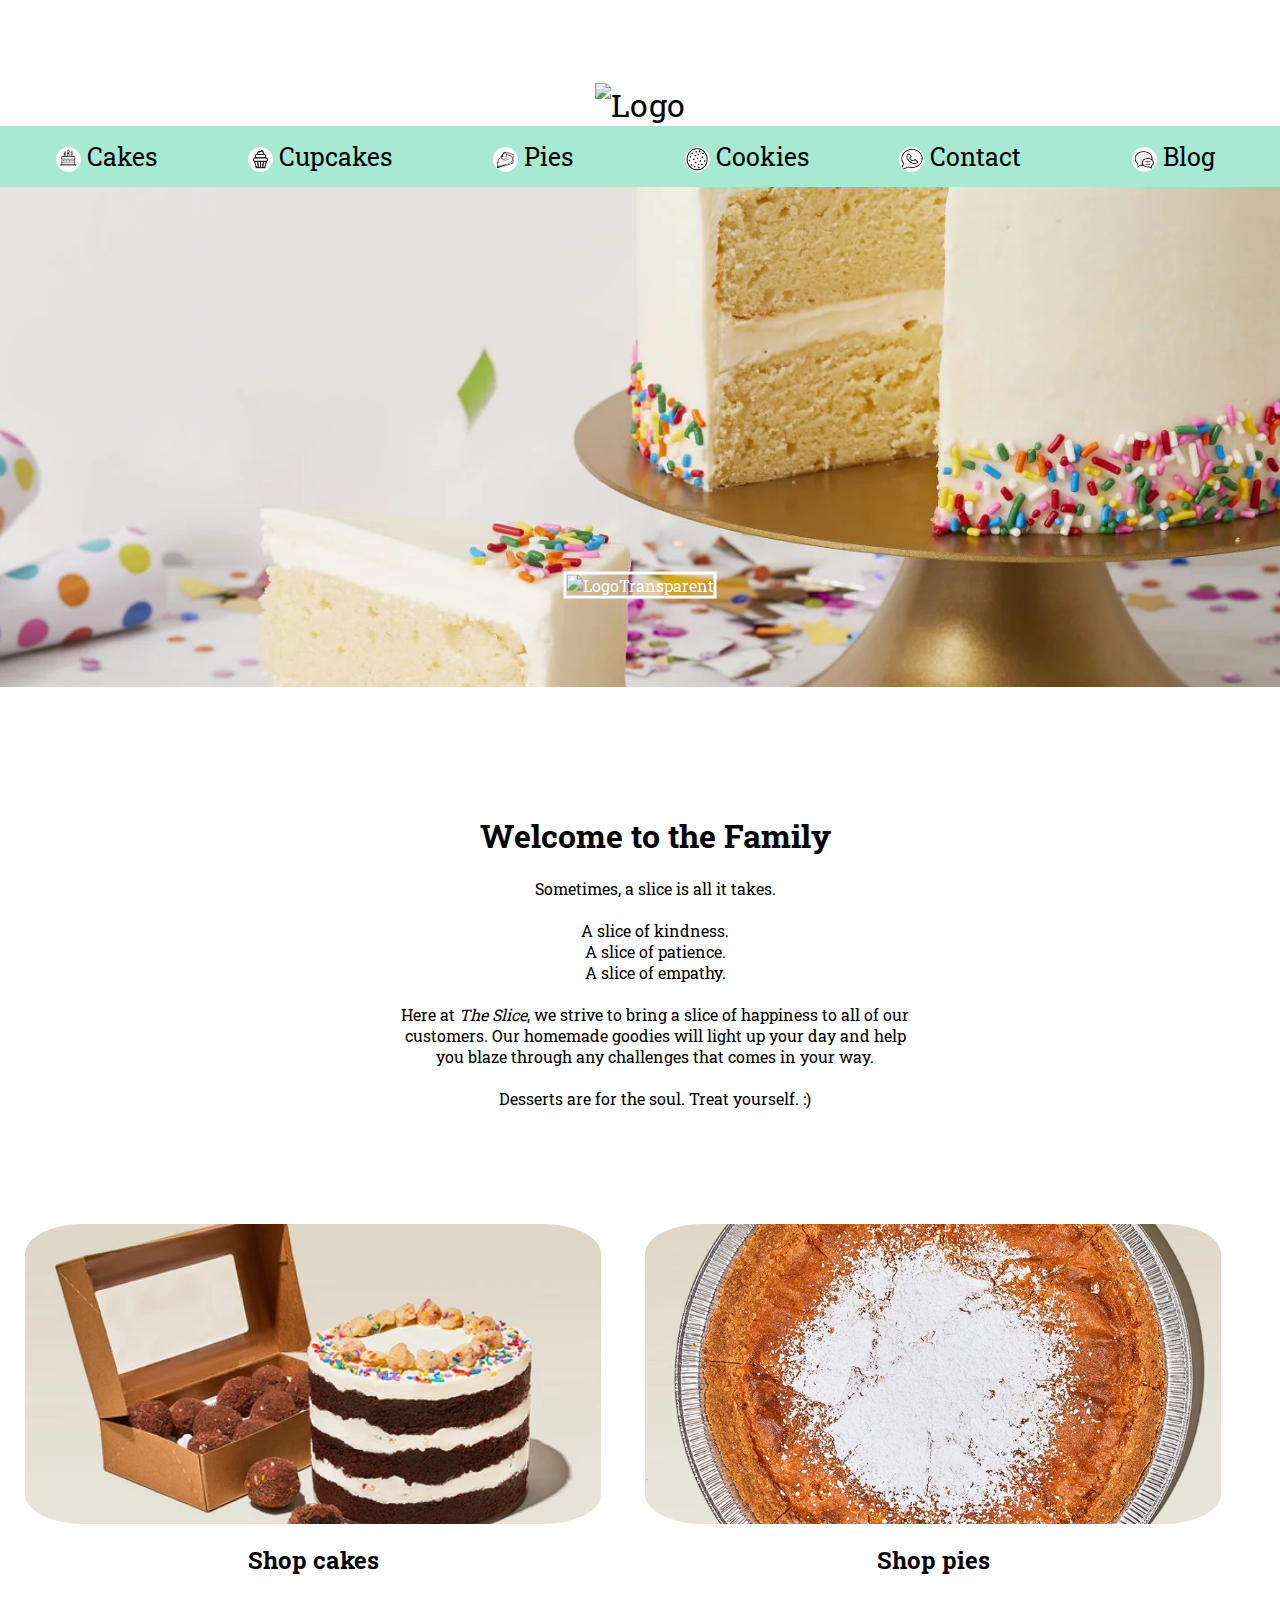
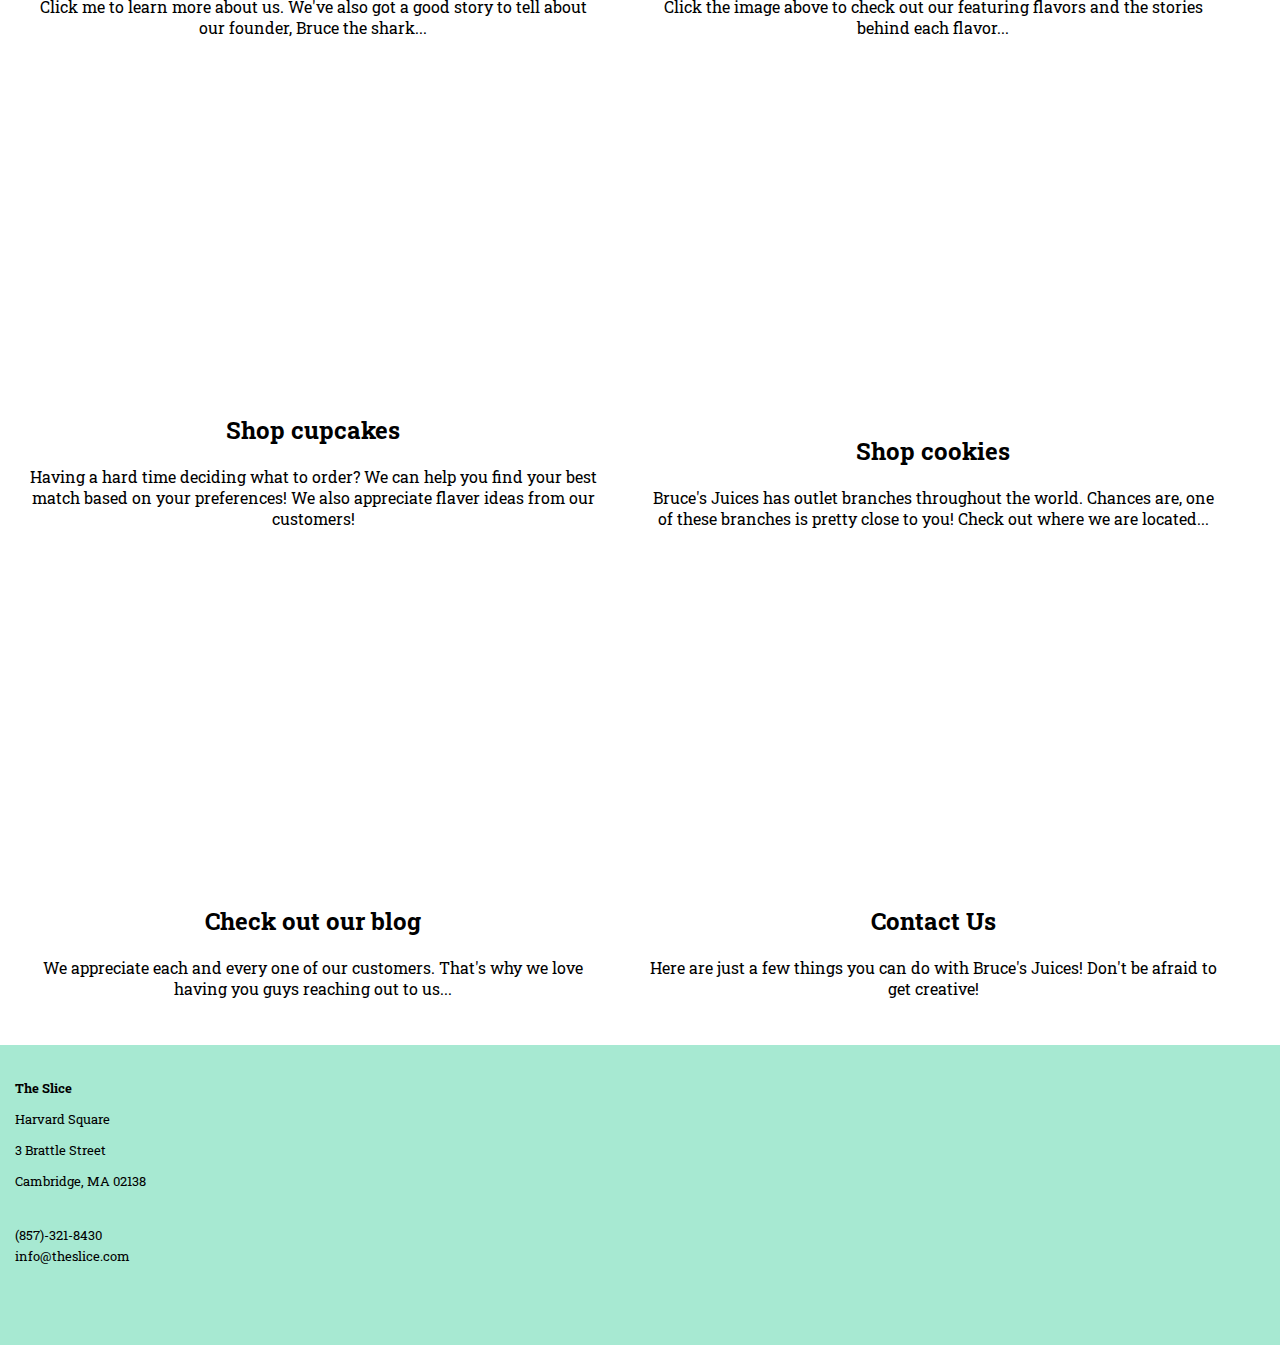
==== index.html @ 52d3472e "changed everything" ====
<!DOCTYPE html>
<html>
<head>
    <meta charset="utf-8">
    <meta name="viewport" content="width=device-width, initial-scale=1.0">	
	<title>Welcome to the Slice</title>
	<link rel="stylesheet" href="styles.css">
	<link rel="stylesheet" href="https://cdnjs.cloudflare.com/ajax/libs/font-awesome/4.7.0/css/font-awesome.min.css">
	<link href="https://fonts.googleapis.com/css2?family=Roboto+Slab:wght@400;800&display=swap" rel="stylesheet">

	<style>
	
		.parallax {
			background-image: url("birthdayHighCake.jpg");
			height: 500px; 			
			/* Create the parallax scrolling effect */
			background-attachment: fixed;
			background-position: center;
			background-repeat: no-repeat;
			background-size: cover;
		}
		
		.centered {
			position: absolute;
			top: 65%;
			left: 50%;
			color:#ffffff;
			transform: translate(-50%, -50%);
			border-color: #ffffff;
			border-style: solid;
			/* border-width: thick; */
		}
		
		.image_parent {
			height: 300px; 
			max-width: 100%;
			background-position: center;
			background-repeat: no-repeat;
			background-size: cover;
			border-radius: 10%;
		}
		
		.image_parent:hover{
		  -ms-transform: scale(1.05); /* IE 9 */
		  -webkit-transform: scale(1.05); /* Safari 3-8 */
		  transform: scale(1.05); 
		}
		
		.card {
			align-self: auto;
			flex-grow: 4;
			width: 45%;
			padding: 10px;
			display: inline-block;
			margin: auto;
			margin-right: 20px;
			margin-bottom: 20px;
			text-align: center;
			border-radius: 10%;
		}
		
		.cardContainer{
			width: 100%;
			align-items: flex-start;
			justify-content: center;
			display:flex;
			flex-wrap: wrap;
		}
		
		.intro{
			width:40%;
			margin:auto;
		}
		
		@media only screen and (max-device-width: 991px) {
			.card {
				width: 100%;
			}
			.intro{
				width:80%;
			}
			.parallax {
				height: 400px; 
				background-attachment: scroll;
			}
			.centered {
				position: absolute;
				top: 20px;
				left: 50%;
				color:#000000;
				opacity: 0;
			}
		}
        
        body, a { 
         	width: 100%; 
         	padding-top:6.5vw;
         	color: black;
          	font-family: 'Roboto Slab', serif;
        }

        @media only screen and (max-device-width: 991px) {
          body { 
            font-family: Helvetica, Arial, Sans-Serif; 
          }
        }

	</style>
</head>


<body>
	
	<div class="header">
	   <a href="index.html"><img src="greenname.png" alt="Logo" class="main-logo"></a>
	</div>

	<div class="navbar">
	   <a class="nav" href="cakes.html"><img src="cake.png" alt="cake" class="nav-bar-icon"/> Cakes</a>
	   <a class="nav" href="cupcakes.html"><img src="cupcake.png" alt="cupcake" class="nav-bar-icon"/> Cupcakes</a>
	   <a class="nav" href="pies.html"><img src="pie.png" alt="pie" class="nav-bar-icon"/> Pies</a>
	   <a class="nav" href="cookies.html"><img src="cookie.png" alt="cookie" class="nav-bar-icon"/> Cookies</a>
	   <a class="nav" href="contact.html"><img src="contact.png" alt="contact" class="nav-bar-icon"/> Contact</a>
	   <a class="nav" href="blog.html"><img src="blog2.png" alt="blog" class="nav-bar-icon"/> Blog</a>
	</div>
	
	<div class="parallax"></div>
	
	<div class="centered">
		<img src="slicename.png" alt="LogoTransparent" width="380">
	</div>
	
	<br><br><br><br><br>
	
	<div class = "container" style = "text-align: center;">
		<h1>Welcome to the Family</h1>
		<p class = "intro">Sometimes, a slice is all it takes.<br><br>
			A slice of kindness.<br>
			A slice of patience.<br>
			A slice of empathy.<br><br>
			Here at <i>The Slice</i>,
			we strive to bring a slice of happiness to all of our customers.
			Our homemade goodies will light up your day and help you blaze
			through any challenges that comes in your way.<br><br>
			Desserts are for the soul. Treat yourself. :)
			</p>
	</div>
	
	<br><br><br><br><br>
	
	<div class = "container">
		<div class="card">
			<a href="cakes.html"><div class="image_parent" style="background-image: url('singlemilkcakebox.jpg');"></div></a>
			<h2> Shop cakes </h2>
			<p> Click me to learn more about us. We've also got a good story
				to tell about our founder, Bruce the shark...</p>
		</div>
		
		<div class="card">
			<a href="pies.html"><div class="image_parent" style="background-image: url('piewhole.jpg');"></div></a>
			<h2> Shop pies </h2>
			<p> Click the image above to check out our featuring flavors and the stories
				behind each flavor...</p>
		</div>
		
		<div class="card">
			<a href="cupcakes.html"><div class="image_parent" style="background-image: url('unicorncupcake.jpg');"></div></a>
			<h2> Shop cupcakes </h2>
			<p> Having a hard time deciding what to order? We can help you find your best match 
				based on your preferences! We also appreciate flaver ideas from our customers!
			</p>
		</div>

		<div class="card">
			<a href="cookies.html"><div class="image_parent" style="background-image: url('cookiebowl.jpg');"></div></a>
			<h2> Shop cookies  </h2>
			<p> Bruce's Juices has outlet branches throughout the world. 
				Chances are, one of these branches is pretty close to you! Check 
				out where we are located...</p>
		</div>

		<div class="card">
			<a href="blog.html"><div class="image_parent" style="background-image: url('afternoontea.jpg');"></div></a>
			<h2> Check out our blog </h2>
			<p> We appreciate each and every one of our customers. That's why
			we love having you guys reaching out to us...</p>
		</div>
		
		<div class="card">
			<a href="contact.html"><div class="image_parent" style="background-image: url('cakeshop.jpg');"></div></a>
			<h2> Contact Us </h2>
			<p> Here are just a few things you can do with Bruce's Juices! 
				Don't be afraid to get creative!</p>
		</div>
		
	</div>

</body>
<!-- footer starts -->
<footer class="footer">
   <br>
   <p><b>The Slice</b></p>
   <p>Harvard Square</p>
   <p>3 Brattle Street</P>
   <p>Cambridge, MA 02138</p><br>
   <a href="tel:8573218430">(857)-321-8430</a><br>
   <a href= "mailto:info@theslice.com">info@theslice.com</a>
</footer>
---- styles.css ----
/* headers footer starts */
.main-logo{
  float: center;
  height:60px;
/*   border-radius: 50%; */
}

.navbar {
    overflow: hidden;
    background-color: #a7e9d2;
    width: 100%;
}
  
.navbar a {
    display: block;
    color: #000000;
    text-align: center;
    padding: 14px 16px;
    text-decoration: none;
    font-size: 25px;
    text-align:center;
    align-items:center;
}
  
.navbar a:hover {
    background: #f2f2f2;
    color: black;
}

.footer{
    background-color:#a7e9d2;
    color:#f2f2f2;
    height: 300px;
}

.footer p{
    margin-left: 15px;
/*     padding: 5px; */
    font-size: 13px;
    color:#000000;
}

.footer a{
    margin-left: 15px;
/*     padding: 5px; */
    font-size: 13px;
    text-decoration: none;
    color: #000000;
}

html, body {
    height: 100%;
    margin: 0;
}

.nav-bar-icon{
    height: 25px;
    width: 25px;
    border-radius: 50%;
    vertical-align: sub;
}

.cart-icon{
    height: 60px;
    border-radius: 50%;
    float: right;
}

.header{
    text-align:center;
}
.header span{
    vertical-align: middle;
    font-size: 60px;
    text-align: center;
}

@media screen and (min-width: 700px) {
    .navbar a {
        float: left;
    }
    .navbar{
        display:flex;
        justify-content: space-around;
    }
}
/* header and footer ends */

/* blog  */

.blog-box body{
  margin:auto;
  font-family:Arial, sans-serif;
  font-size: 1rem;
  font-weight: 250;
  color: #46a9d4;
  background-color: #fff;
  text-align: center;
}

.blog-box{
  box-sizing: border-box;
  width:200%;
  height:100%;
  box-shadow:0px 2.5px 10px #888888;
  padding: 10px;
  margin-top: 30px;
  background-color:#fff;
}


.blog-box img{
  width:100%;
  margin-bottom:2px;
  vertical-align: middle;
  border-style: none;
  
}

img :hover {
  opacity: 0.5;
}


.blog-box span{
  float:right;
  font-size:12px;
  color:#0000FF;
}

.blog-text{
  text-align: justify;
  font-size: 14px;
  font-family:sans-serif;
}

.blog-author {
  font-size: 14px;
  font-family: cursive!important;
}

.container{
  width: 100%;
  padding-right: 15px;
  padding-left: 15px;
  margin-right:20px;
}

.blog-image{
  position:relative;
}

.item
{
  position: relative;
  width: 100%;
  padding:80px;
  flex: 0 0 0;
  margin-left:30px;
}

.blog-box h2{
  margin-bottom: 10px;
  font-size: 18px;
}

.center-text {
  text-align: center;
}

.row {
  width:1200px;
  display: flex;
  flex-wrap: wrap;
  margin:0 auto;
}

.read-more{
  border:none;
  border-radius: 15px;
  background-image: linear-gradient(to right,#0027FF, #00FFF3);
  color:#fff;
  font-size:18px;
  padding:5px 10px 5px;
}

.read-more:hover{
  background-image: linear-gradient(to right,#FFAA55, #FE0000);
}

a {font-family:times; font-size: 2em; color:#ff0000; text-decoration:none}

.blog-box p{
  color: #000000;
  font-family: "Verdana", sans-serif;
  font-size: 14px;
}

/* category styles start */
/* body{
  margin: 0px;
  padding: 0px;
} */
.promotional-banner{
  display: block;
  width:100%;
  margin: 15px 0px;
}

.promo_row{
  width:100%;
  text-align: center;
  font-size: 25px;
}

.firstcolumn{
  display: inline-block;
  width:380px;
  border-right:1px solid  #005C66;
  position: relative;
  padding-left: 23%;
} 

.secondcolumn{
  display: inline-block;
  width:380px;
  padding-left: 4.5%;
}

.promotional-banner p{
  font-family: Copperplate, "Copperplate Gothic Light", fantasy;
  font-weight:100;
  line-height: 1.1em;
}

.promotional-banner{
  color:#005C66 !important;
  font-size: 16px;
  background: #ebf7f7;
}
@media only screen and (max-width: 600px) {
  .promotional-banner {
    margin-top:0px !important;
  }
.promotional-banner .column {
  flex: 1 0 auto;
}
.promotional-banner .row {
width:100%;
}
.firstcolumn{
border: none;
}
.promotional-banner p{
line-height:.75em;
}
}
@media only screen and (max-width: 768px) {
  .promotional-banner {
    margin-top:0px !important;
  }
.promotional-banner .column {
  flex: 1 0 auto;
}
.promotional-banner .row {
width:100%;
}
.promotional-banner .row p{
  font-size: 15px;
}
.firstcolumn{
border: none;
}
.promotional-banner p{
line-height:.75em;
font-size: 12px;
}
}
@media screen and (min-width: 1600px) {
 .promotional-banner .row {
    width: 45%;
  }
}
//////
.header-wrapper {
    margin-bottom: 0px !important;
}

.page-title{
  margin-left: 8%;
  margin-right: 8%;
  padding-left: 3%;
  padding-right: 3%;
  text-align: center;
}

.page-title h1{
  font-family: 'brandon-grotesque',sans-serif;
  font-weight: 700;
  font-style: normal;
  text-transform: uppercase;
  letter-spacing: .08em;
  color: #6ad1e3;
}

.title-message {
  margin-left: 8%;
  margin-right: 8%;
  padding-left: 20%;
  padding-right: 20%;
  text-align: center;
}

.title-message p{
  color: #222;
  font-family: 'brandon-grotesque','Helvetica Neue',Helvetica,Arial,sans-serif;
  font-style: normal;
  font-weight: 400;
  line-height: 1.42857143;
  font-size: 15px;
}

.line {
  margin-top: 5px;
  margin-left: 12%;
  margin-right: 12%;
  height:2px;
  opacity: 0.3;
  background:
    repeating-linear-gradient(to right,black 0,black 5px,transparent 7px,transparent 10px)
}

.category-block{
  margin-top: 37px;
  margin-left: 10%;
  margin-right: 10%;
  color: #222;
  font-family: 'brandon-grotesque','Helvetica Neue',Helvetica,Arial,sans-serif;
  font-style: normal;
  font-weight: 400;
  line-height: 1.42857143;
  font-size: 1.6rem;
}

div .category-title{
  font-size: 18px;
  text-align: left;
  width:90%;
  background-color: rgba(85, 201, 224, 0.3);
  line-height: 2;
  background-size: 30px;
  transform: translateY(-50%);
  margin-bottom: 0;
}

div.category-filters{
  display: inline-block;
  position: absolute;
  z-index: 100;
  float:left;
  width:25%;
}

.category-filters b{
  font-size: 15px;
}

ul{
  list-style-type: none;
}

ul li a{
  margin: 0px;
  text-decoration: none;
  color: inherit;
  font-family: 'brandon-grotesque','Helvetica Neue',Helvetica,Arial,sans-serif;
  font-style: normal;
  font-weight: 400;
  line-height: 1.42857143;
  font-size: 15px;
}

a:hover{
  text-decoration:underline;
  text-decoration-color: #6ad1e3;
  color: #6ad1e3;
}

div.category-content{
  margin:0px;
  border: 0;
  margin-left: 25%;
  display: inline-block;
  width: 70%;
}

ol {
    list-style-type: none;
    display: inline-block;
    margin-block-start: 1em;
    margin-block-end: 1em;
    margin-inline-start: 0px;
    margin-inline-end: 0px;
}

ol li{
  display: inline-block;
  padding-left: 50px;
  margin: 0px;
  width: 40%;
}

ol li a{
  margin: 0px;
  color: #222;
  text-decoration: none;
  text-align: center;
  font-family: 'brandon-grotesque','Helvetica Neue',Helvetica,Arial,sans-serif;
  font-style: normal;
  font-weight: 400;
  line-height: 1.42857143;
  font-size: 15px;
}

.item-info button{
  display: block;
  text-decoration: none;
  margin-top: 30px;
  height: 40px;
  margin-left: 11%;
  position: absolute;
  transform: translate(-50%, -50%);
  -ms-transform: translate(-50%, -50%);
  background-color: #6ad1e3;
  opacity:0;
}

.item-info button:hover{
  opacity:1;
}

.product-name b{
  text-decoration: none;
  text-transform: capitalize;
}

/* catgeory ends */
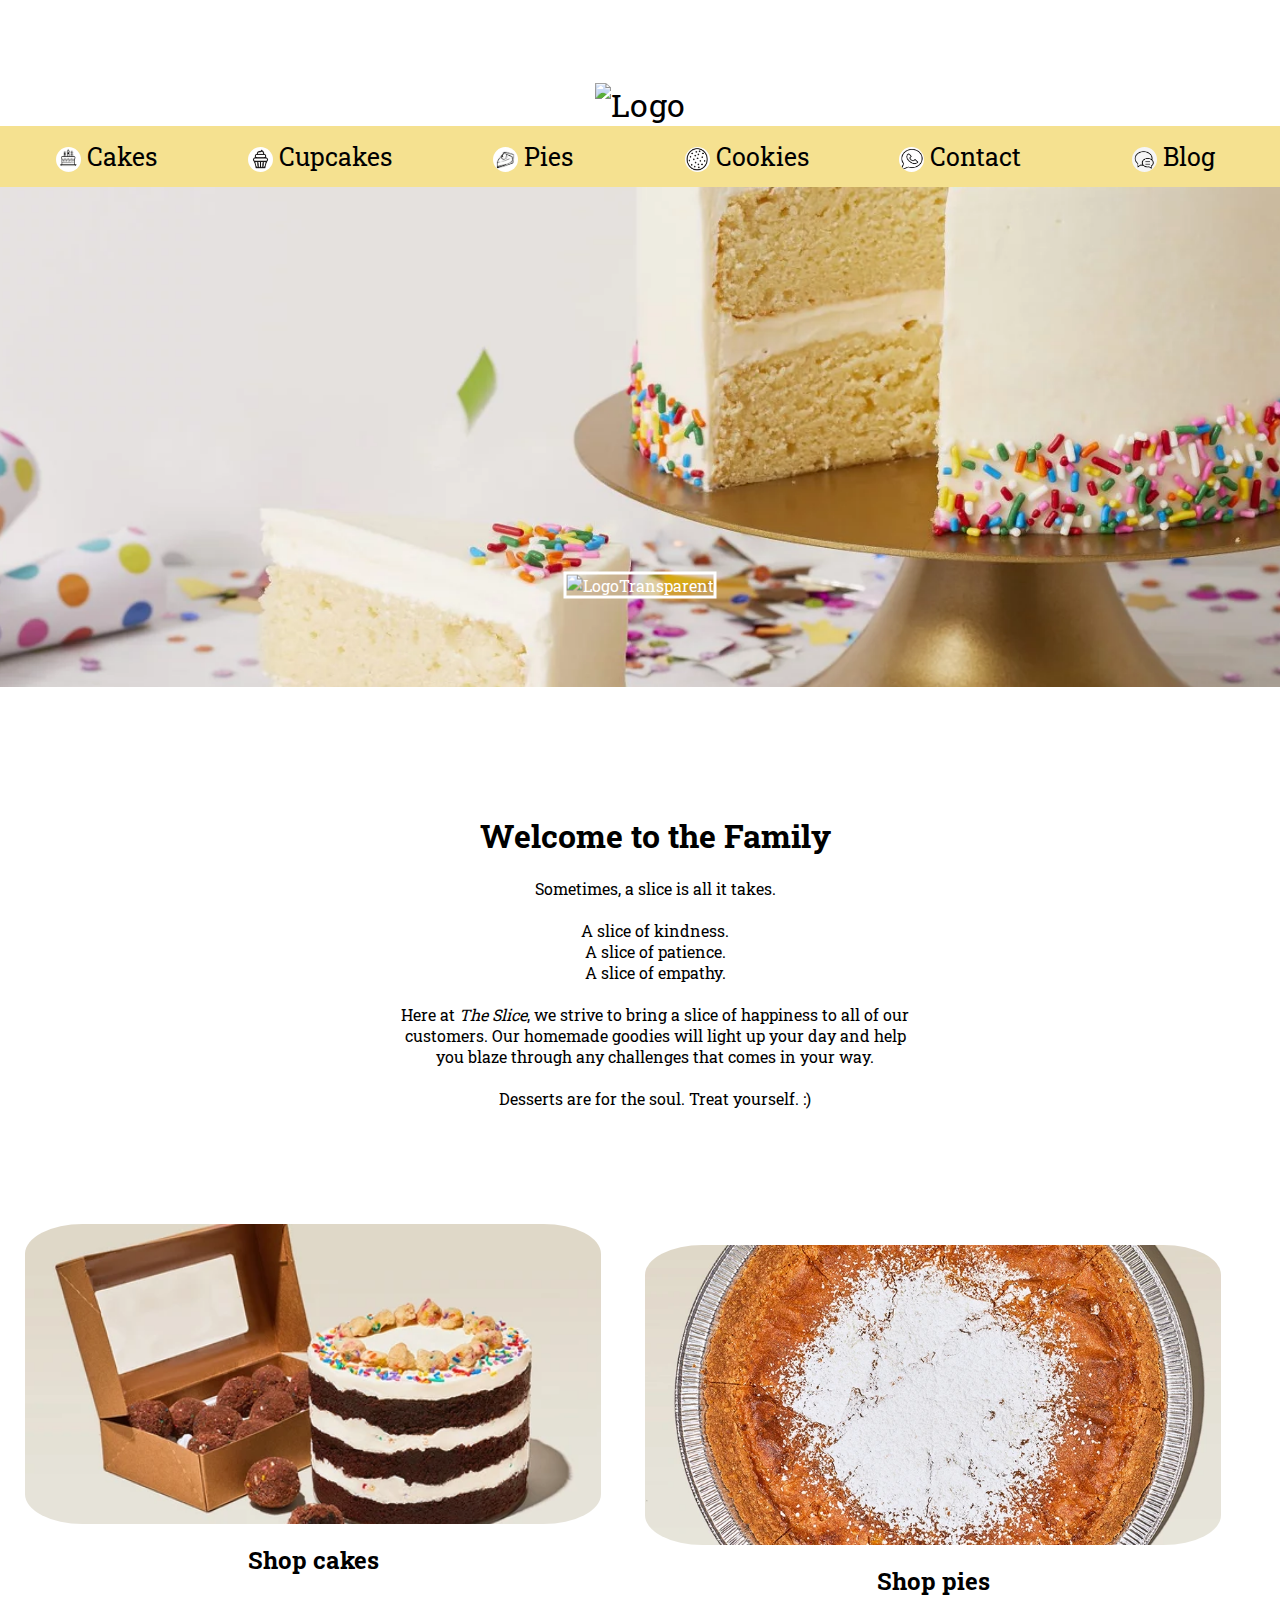
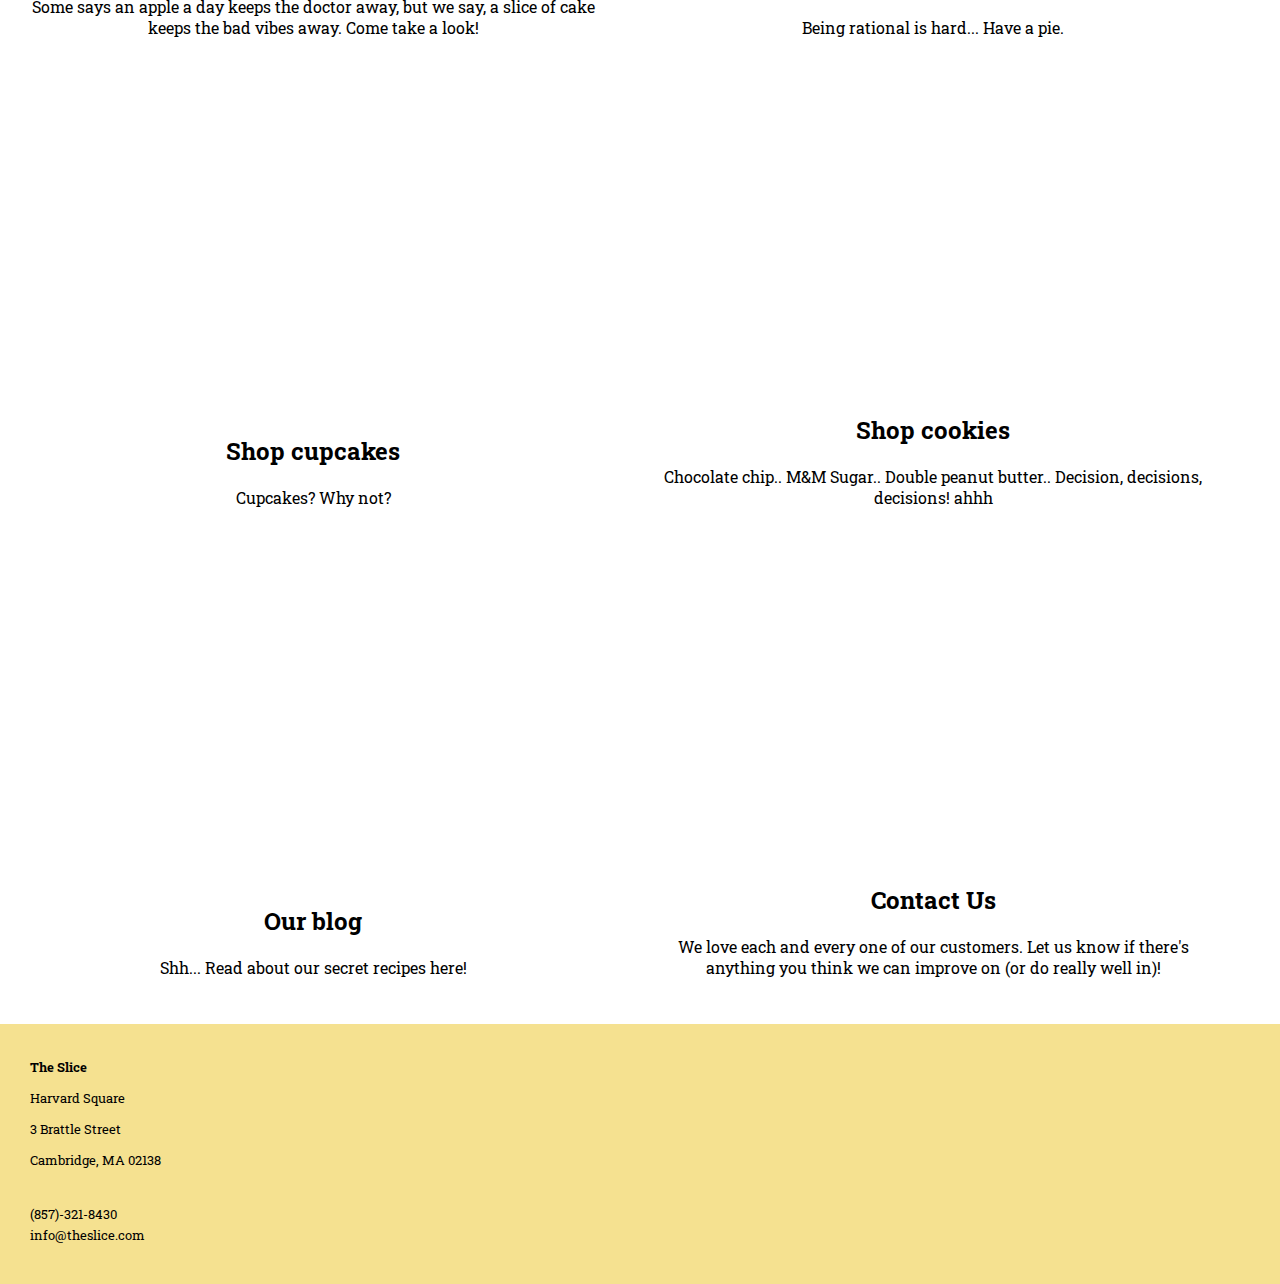
==== commit 682574b7: "Update index.html" ====
--- a/index.html
+++ b/index.html
@@ -153,45 +153,40 @@
 		<div class="card">
 			<a href="cakes.html"><div class="image_parent" style="background-image: url('singlemilkcakebox.jpg');"></div></a>
 			<h2> Shop cakes </h2>
-			<p> Click me to learn more about us. We've also got a good story
-				to tell about our founder, Bruce the shark...</p>
+			<p> Some says an apple a day keeps the doctor away, but we say, a
+				slice of cake keeps the bad vibes away. Come take a look!</p>
 		</div>
 		
 		<div class="card">
 			<a href="pies.html"><div class="image_parent" style="background-image: url('piewhole.jpg');"></div></a>
 			<h2> Shop pies </h2>
-			<p> Click the image above to check out our featuring flavors and the stories
-				behind each flavor...</p>
+			<p> Being rational is hard... Have a pie.</p>
 		</div>
 		
 		<div class="card">
 			<a href="cupcakes.html"><div class="image_parent" style="background-image: url('unicorncupcake.jpg');"></div></a>
 			<h2> Shop cupcakes </h2>
-			<p> Having a hard time deciding what to order? We can help you find your best match 
-				based on your preferences! We also appreciate flaver ideas from our customers!
+			<p> Cupcakes? Why not?
 			</p>
 		</div>
 
 		<div class="card">
 			<a href="cookies.html"><div class="image_parent" style="background-image: url('cookiebowl.jpg');"></div></a>
 			<h2> Shop cookies  </h2>
-			<p> Bruce's Juices has outlet branches throughout the world. 
-				Chances are, one of these branches is pretty close to you! Check 
-				out where we are located...</p>
+			<p> Chocolate chip.. M&M Sugar.. Double peanut butter.. Decision, decisions, decisions! ahhh</p>
 		</div>
 
 		<div class="card">
 			<a href="blog.html"><div class="image_parent" style="background-image: url('afternoontea.jpg');"></div></a>
-			<h2> Check out our blog </h2>
-			<p> We appreciate each and every one of our customers. That's why
-			we love having you guys reaching out to us...</p>
+			<h2> Our blog </h2>
+			<p>  Shh... Read about our secret recipes here!</p>
 		</div>
 		
 		<div class="card">
 			<a href="contact.html"><div class="image_parent" style="background-image: url('cakeshop.jpg');"></div></a>
 			<h2> Contact Us </h2>
-			<p> Here are just a few things you can do with Bruce's Juices! 
-				Don't be afraid to get creative!</p>
+			<p> We love each and every one of our customers. Let us know if 
+				there's anything you think we can improve on (or do really well in)!</p>
 		</div>
 		
 	</div>
--- a/styles.css
+++ b/styles.css
@@ -7,7 +7,7 @@
 
 .navbar {
     overflow: hidden;
-    background-color: #a7e9d2;
+    background-color: #f5e190;
     width: 100%;
 }
   
@@ -23,25 +23,25 @@
 }
   
 .navbar a:hover {
-    background: #f2f2f2;
+    background: #ffce0a;
     color: black;
 }
 
 .footer{
-    background-color:#a7e9d2;
+    background-color:#f5e190;
     color:#f2f2f2;
-    height: 300px;
+    height: 260px;
 }
 
 .footer p{
-    margin-left: 15px;
+    margin-left: 30px;
 /*     padding: 5px; */
     font-size: 13px;
     color:#000000;
 }
 
 .footer a{
-    margin-left: 15px;
+    margin-left: 30px;
 /*     padding: 5px; */
     font-size: 13px;
     text-decoration: none;
@@ -383,7 +383,7 @@
 
 a:hover{
   text-decoration:underline;
-  text-decoration-color: #6ad1e3;
+  text-decoration-color: #ffce0a;
   color: #6ad1e3;
 }
 
@@ -446,5 +446,3 @@
 }
 
 /* catgeory ends */
-
-
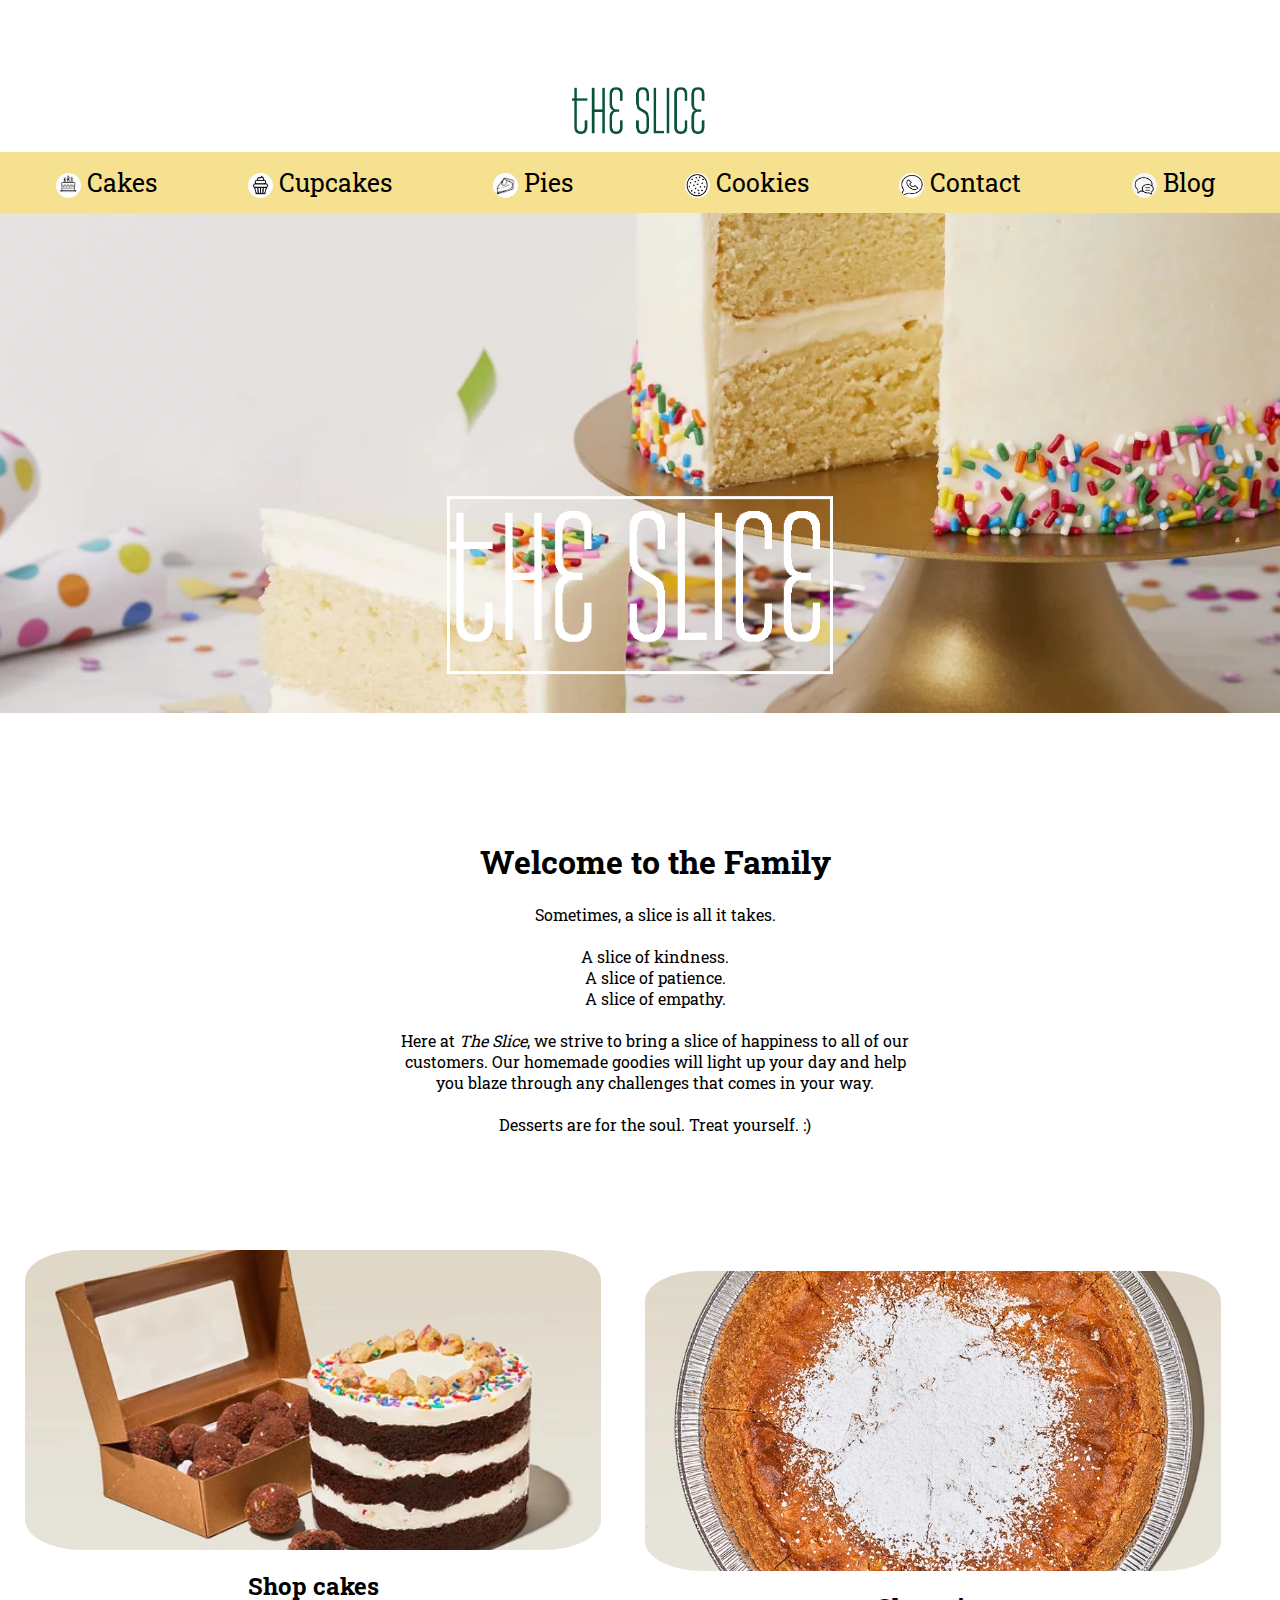
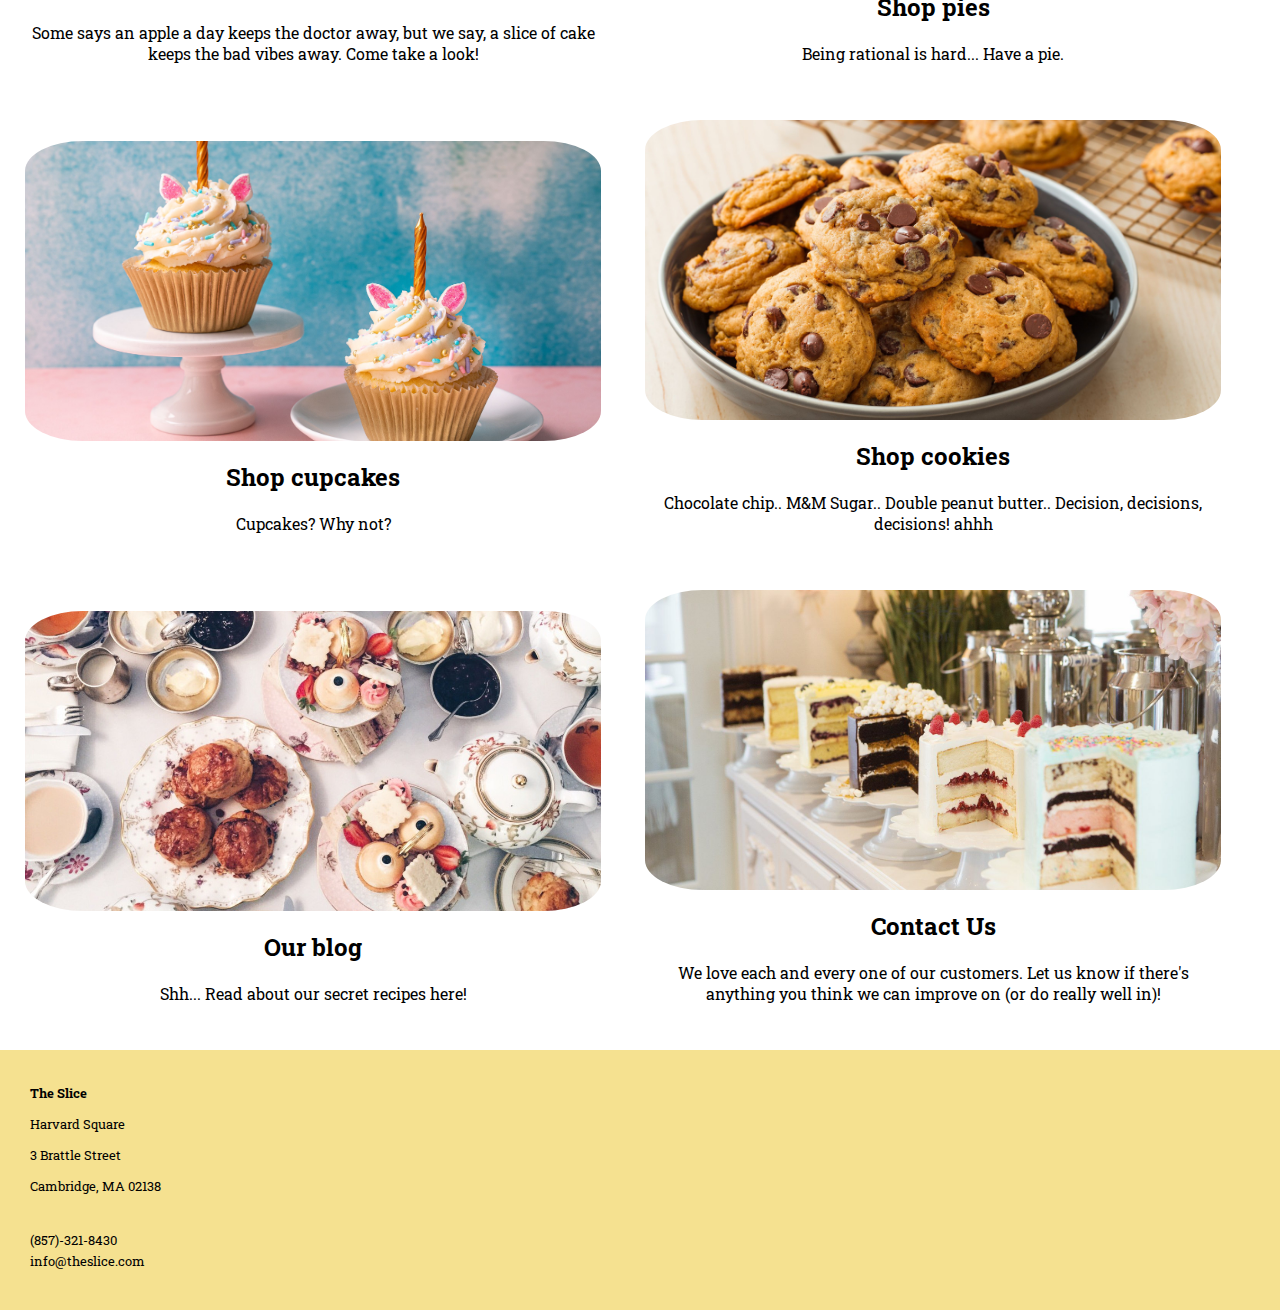
==== commit a94f7581: "new updates" ====
--- a/index.html
+++ b/index.html
@@ -3,7 +3,8 @@
 <html>
 <head>
     <meta charset="utf-8">
-    <meta name="viewport" content="width=device-width, initial-scale=1.0">	
+	<meta name="viewport" content="width=device-width, initial-scale=1.0">	
+	<meta name="keywords" content="cupcakes, cakes, cookies, pies, bakery">
 	<title>Welcome to the Slice</title>
 	<link rel="stylesheet" href="styles.css">
 	<link rel="stylesheet" href="https://cdnjs.cloudflare.com/ajax/libs/font-awesome/4.7.0/css/font-awesome.min.css">
@@ -111,11 +112,9 @@
 
 
 <body>
-	
 	<div class="header">
 	   <a href="index.html"><img src="greenname.png" alt="Logo" class="main-logo"></a>
 	</div>
-
 	<div class="navbar">
 	   <a class="nav" href="cakes.html"><img src="cake.png" alt="cake" class="nav-bar-icon"/> Cakes</a>
 	   <a class="nav" href="cupcakes.html"><img src="cupcake.png" alt="cupcake" class="nav-bar-icon"/> Cupcakes</a>
--- a/styles.css
+++ b/styles.css
@@ -312,7 +312,7 @@
   text-align: center;
 }
 
-.title-message p{
+.title-message h2{
   color: #222;
   font-family: 'brandon-grotesque','Helvetica Neue',Helvetica,Arial,sans-serif;
   font-style: normal;
@@ -382,8 +382,7 @@
 }
 
 a:hover{
-  text-decoration:underline;
-  text-decoration-color: #ffce0a;
+  text-decoration:none;
   color: #6ad1e3;
 }
 
@@ -436,10 +435,6 @@
   opacity:0;
 }
 
-.item-info button:hover{
-  opacity:1;
-}
-
 .product-name b{
   text-decoration: none;
   text-transform: capitalize;
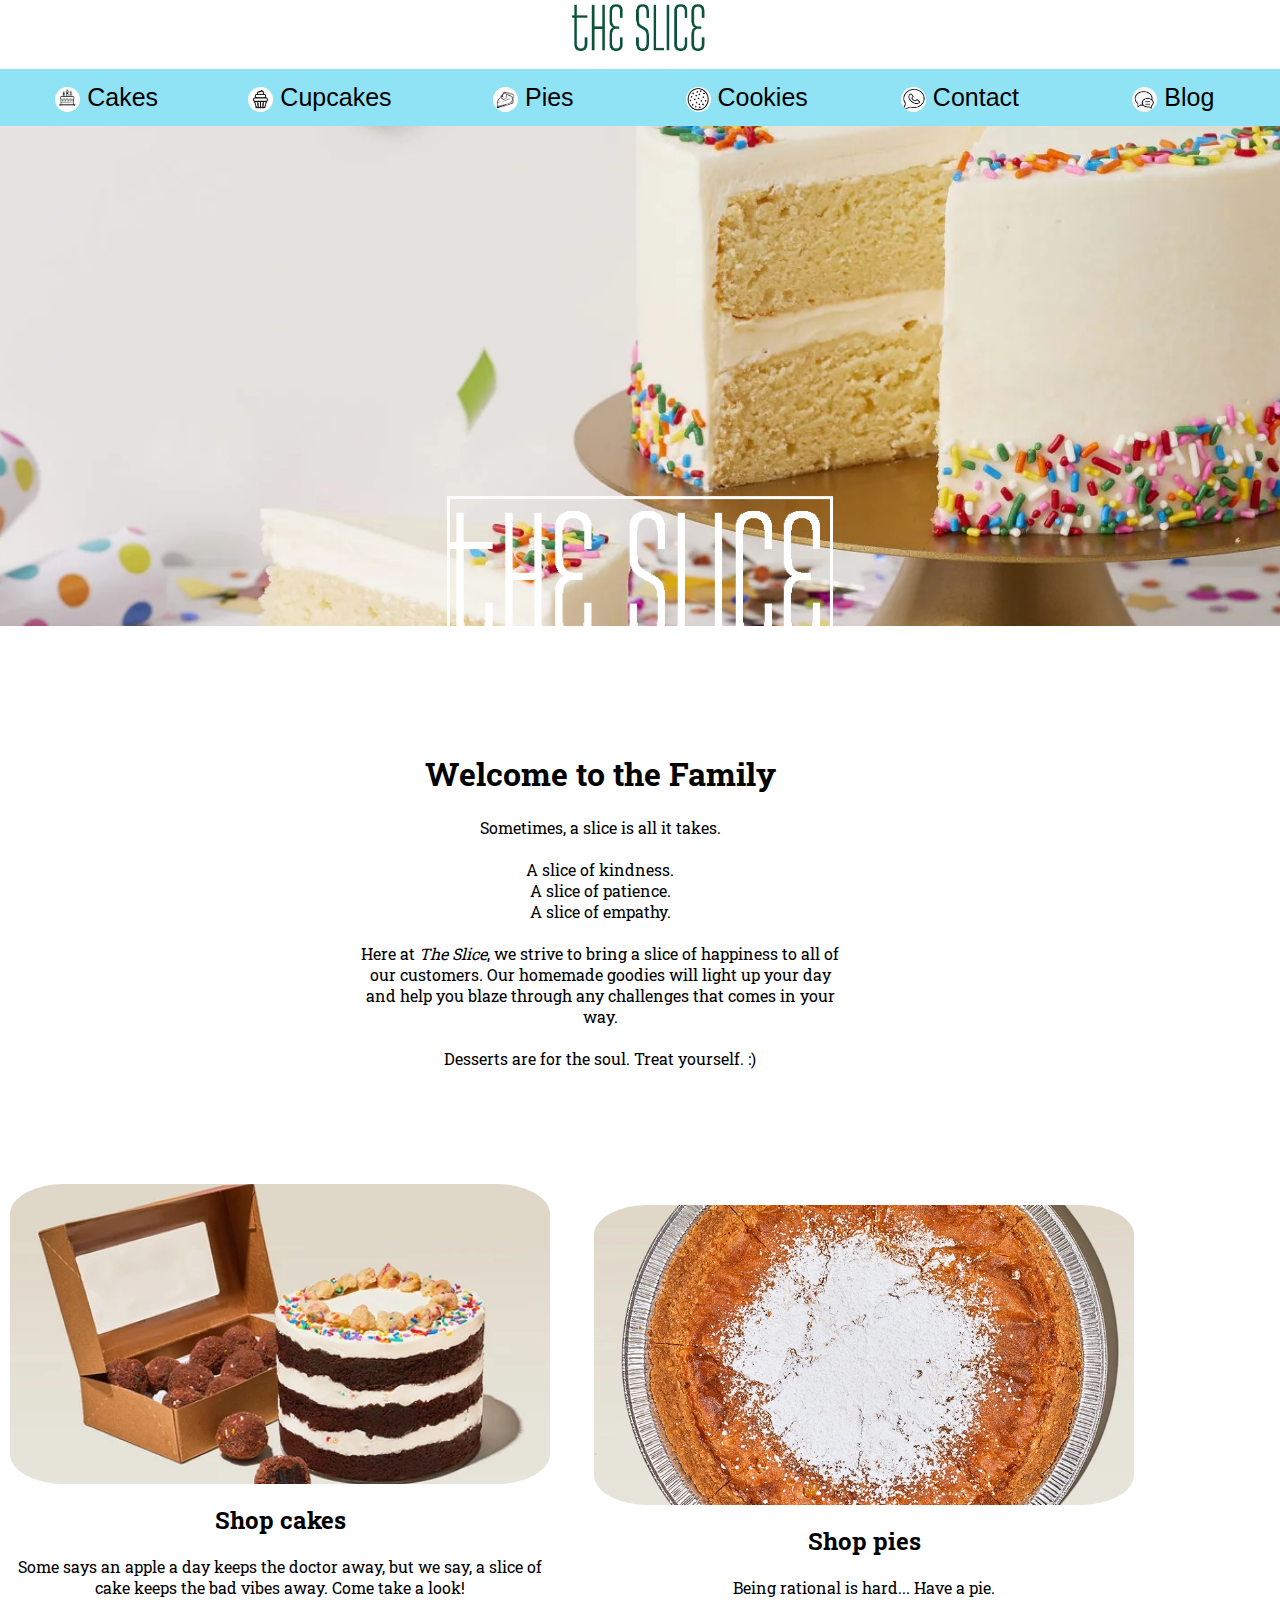
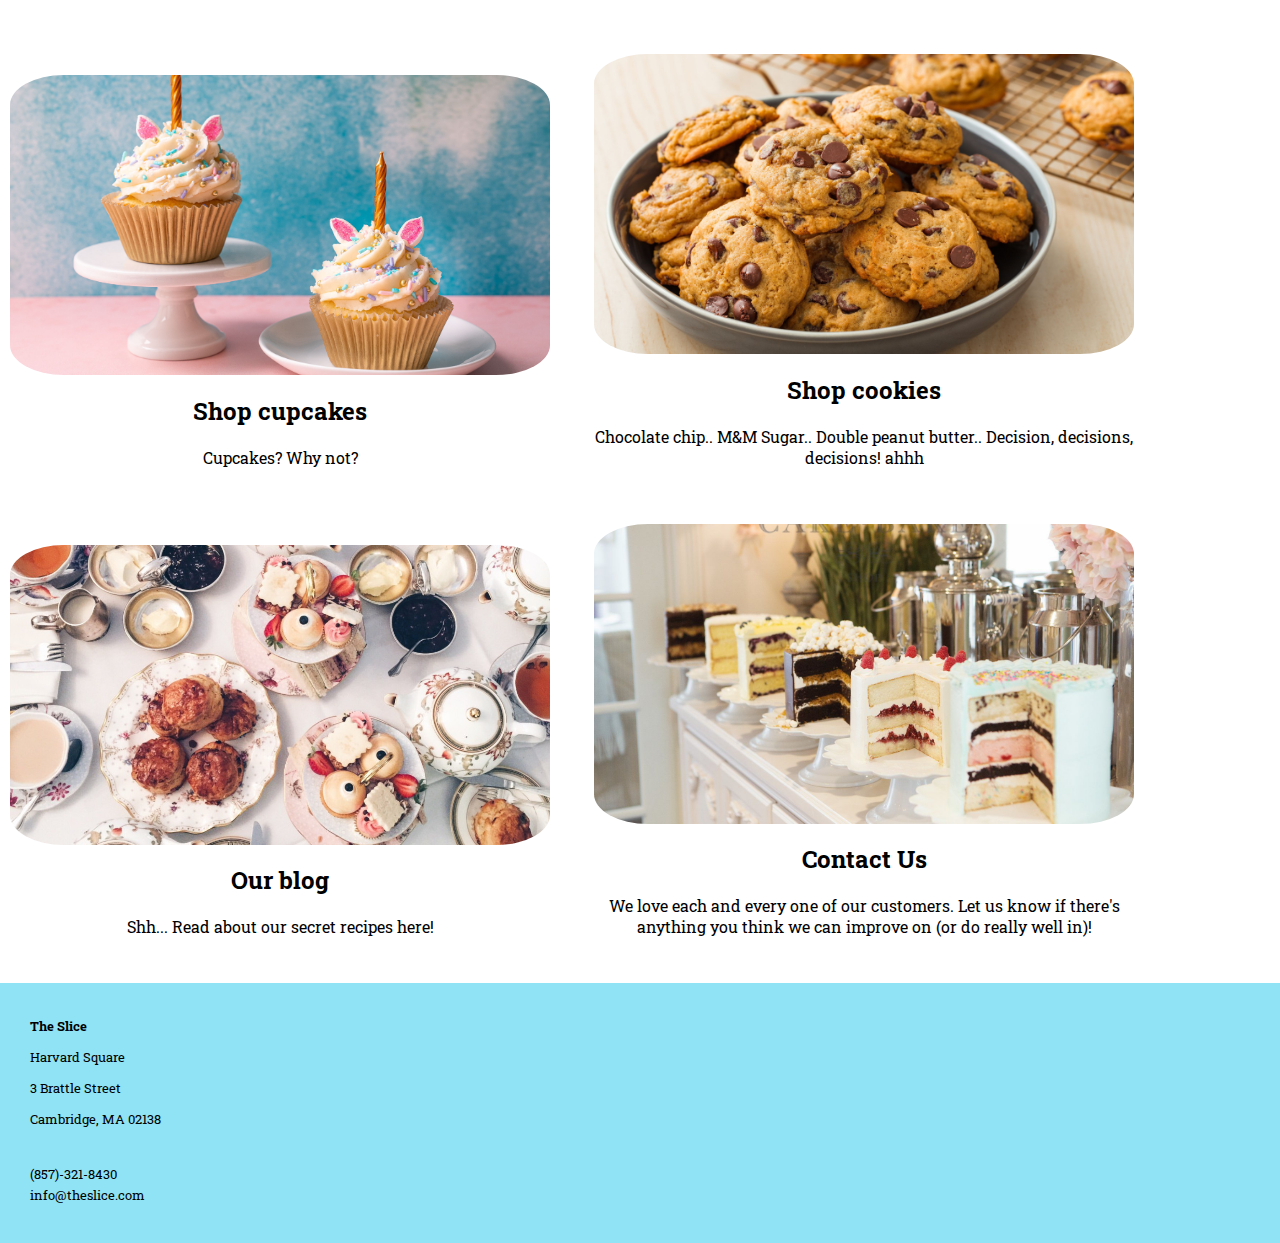
==== commit fa29518e: "Update index.html" ====
--- a/index.html
+++ b/index.html
@@ -111,7 +111,7 @@
 </head>
 
 
-<body>
+<body style="padding:0px;">
 	<div class="header">
 	   <a href="index.html"><img src="greenname.png" alt="Logo" class="main-logo"></a>
 	</div>
--- a/styles.css
+++ b/styles.css
@@ -7,7 +7,7 @@
 
 .navbar {
     overflow: hidden;
-    background-color: #f5e190;
+    background-color: #90e3f5;
     width: 100%;
 }
   
@@ -20,15 +20,16 @@
     font-size: 25px;
     text-align:center;
     align-items:center;
+    font-family: 'brandon-grotesque',sans-serif;
 }
   
 .navbar a:hover {
-    background: #ffce0a;
+    background: #63b6c9;
     color: black;
 }
 
 .footer{
-    background-color:#f5e190;
+    background-color:#90e3f5;
     color:#f2f2f2;
     height: 260px;
 }
@@ -141,9 +142,8 @@
 
 .container{
   width: 100%;
-  padding-right: 15px;
-  padding-left: 15px;
-  margin-right:20px;
+  padding:auto;
+  width:1200px;
 }
 
 .blog-image{
@@ -169,10 +169,8 @@
 }
 
 .row {
-  width:1200px;
   display: flex;
   flex-wrap: wrap;
-  margin:0 auto;
 }
 
 .read-more{
@@ -439,5 +437,3 @@
   text-decoration: none;
   text-transform: capitalize;
 }
-
-/* catgeory ends */
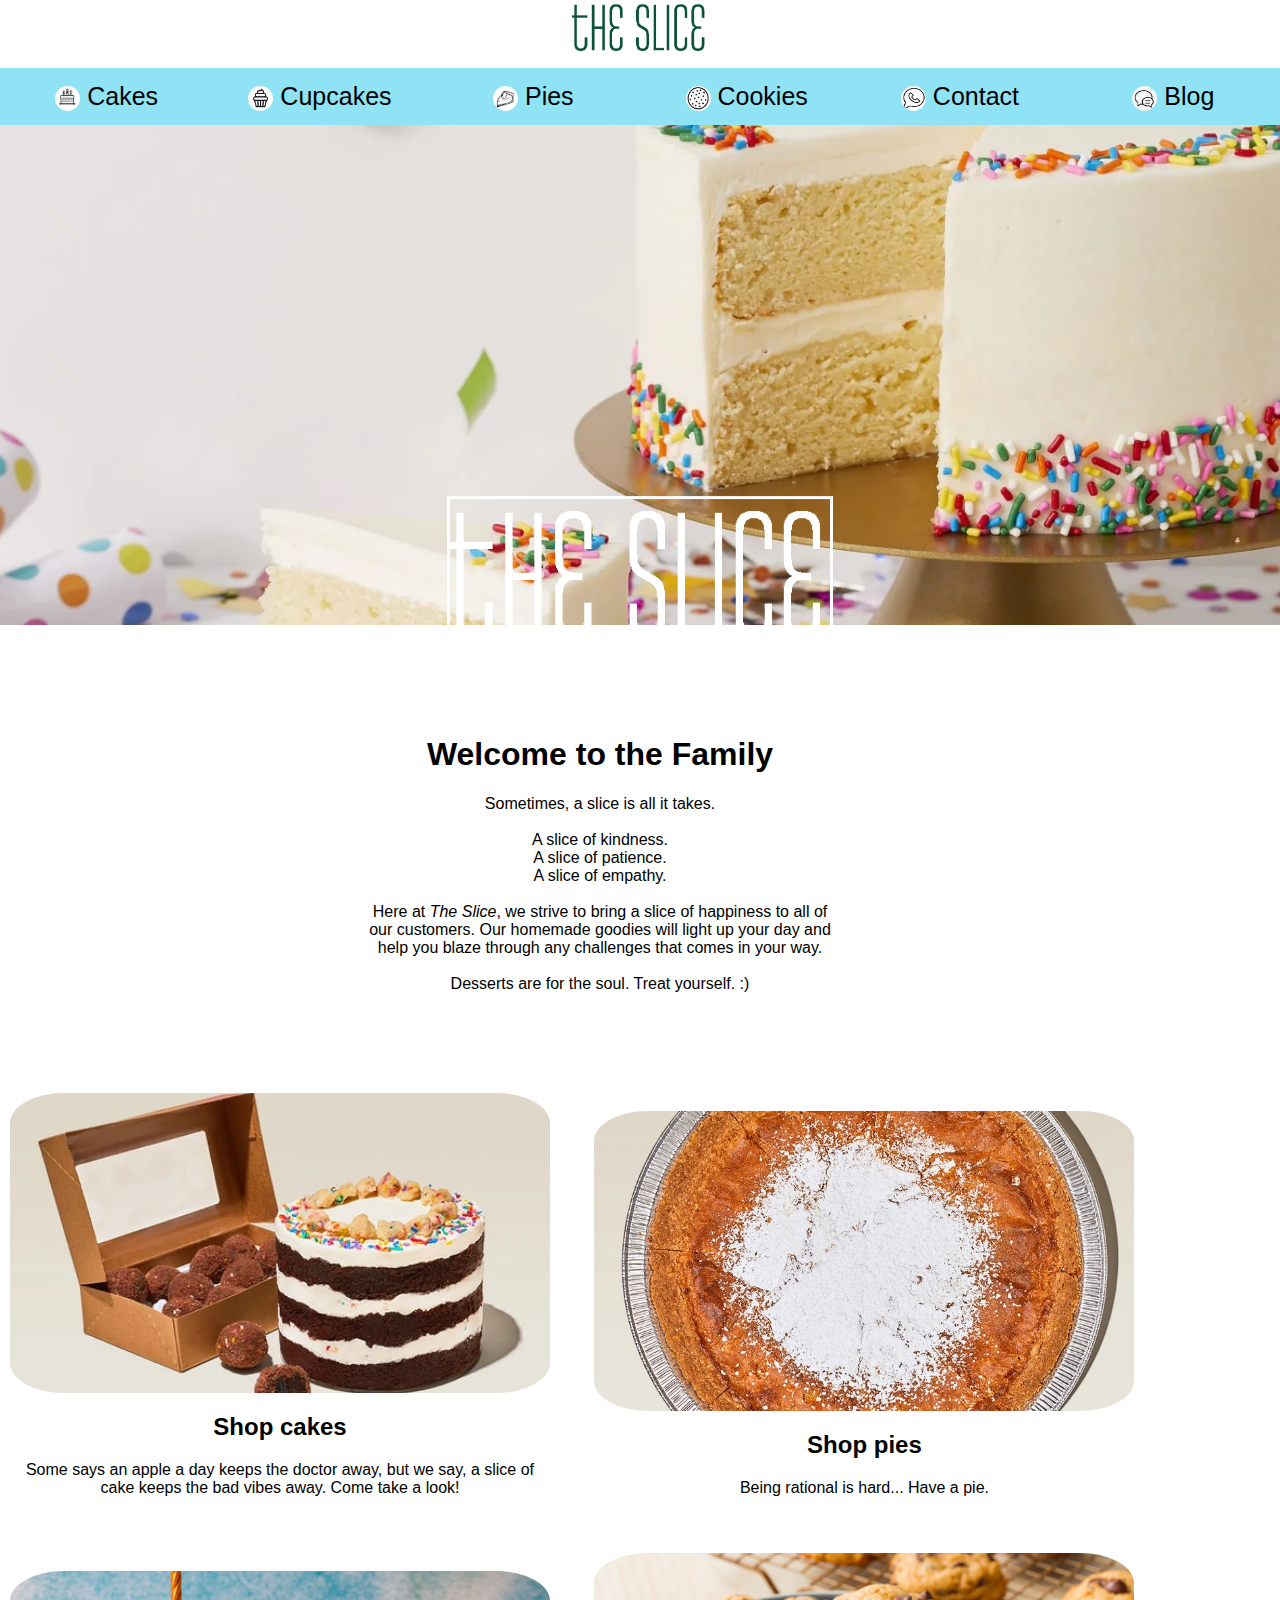
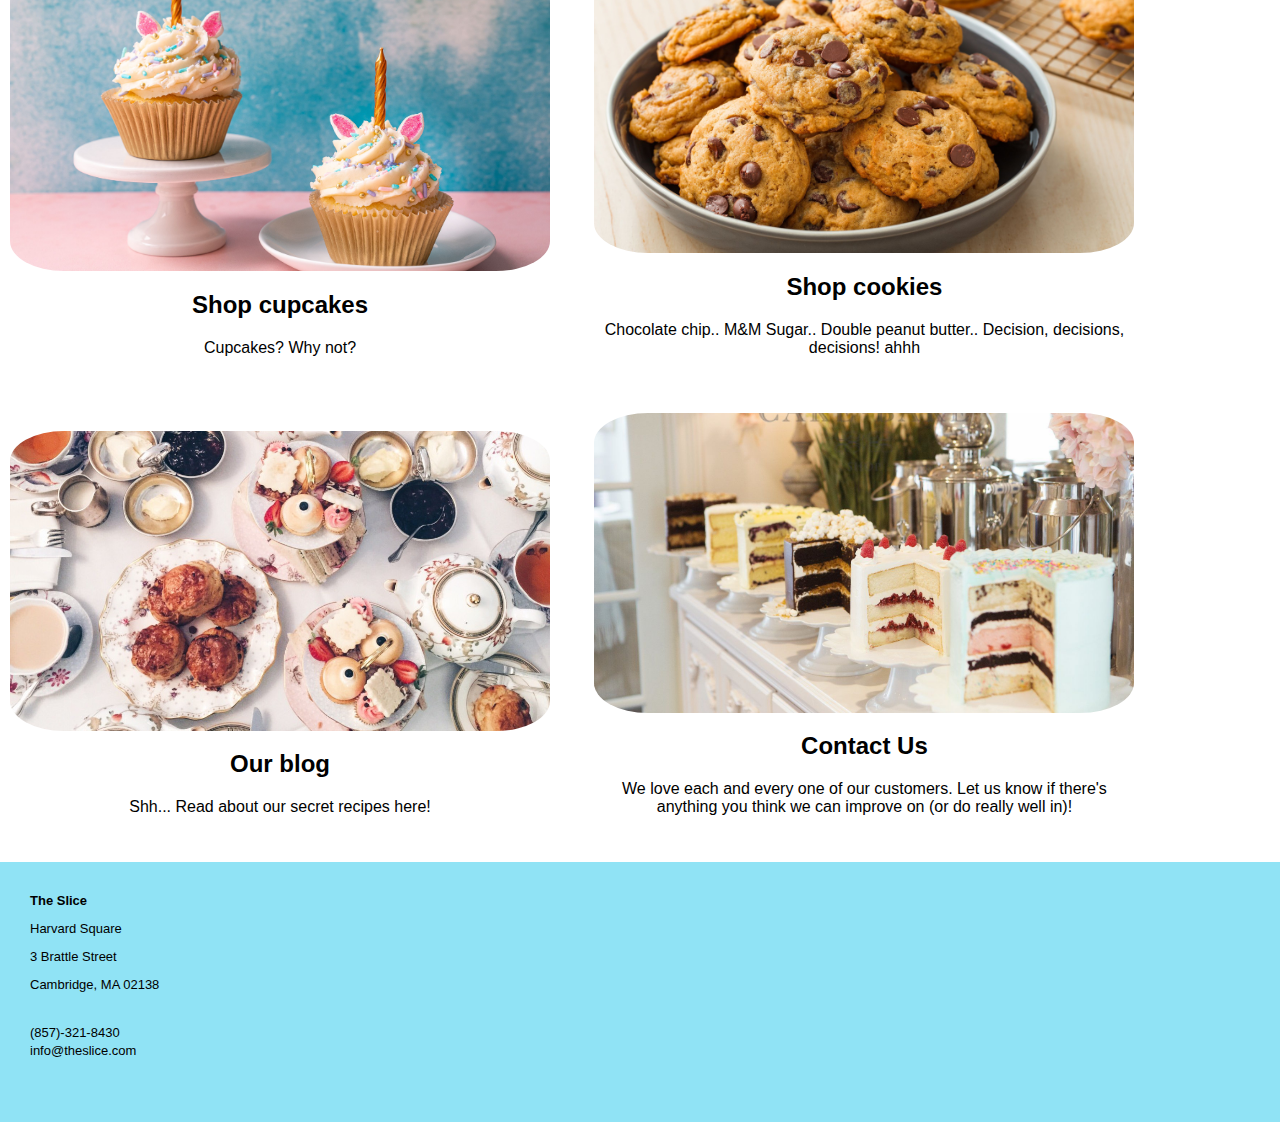
==== commit 3d1739ce: "Updated fonts to match across website" ====
--- a/index.html
+++ b/index.html
@@ -98,12 +98,12 @@
          	width: 100%; 
          	padding-top:6.5vw;
          	color: black;
-          	font-family: 'Roboto Slab', serif;
+          	font-family: 'brandon-grotesque','Helvetica Neue',Helvetica,Arial,sans-serif;
         }
 
         @media only screen and (max-device-width: 991px) {
           body { 
-            font-family: Helvetica, Arial, Sans-Serif; 
+            font-family: 'brandon-grotesque','Helvetica Neue',Helvetica,Arial,sans-serif;
           }
         }
 
--- a/styles.css
+++ b/styles.css
@@ -20,7 +20,7 @@
     font-size: 25px;
     text-align:center;
     align-items:center;
-    font-family: 'brandon-grotesque',sans-serif;
+    font-family: 'brandon-grotesque','Helvetica Neue',Helvetica,Arial,sans-serif
 }
   
 .navbar a:hover {
@@ -91,7 +91,7 @@
 
 .blog-box body{
   margin:auto;
-  font-family:Arial, sans-serif;
+  font-family:'brandon-grotesque','Helvetica Neue',Helvetica,Arial,sans-serif;
   font-size: 1rem;
   font-weight: 250;
   color: #46a9d4;
@@ -132,12 +132,12 @@
 .blog-text{
   text-align: justify;
   font-size: 14px;
-  font-family:sans-serif;
+  font-family:'brandon-grotesque','Helvetica Neue',Helvetica,Arial,sans-serif;
 }
 
 .blog-author {
   font-size: 14px;
-  font-family: cursive!important;
+  font-family: 'brandon-grotesque','Helvetica Neue',Helvetica,Arial,sans-serif;
 }
 
 .container{
@@ -186,12 +186,12 @@
   background-image: linear-gradient(to right,#FFAA55, #FE0000);
 }
 
-a {font-family:times; font-size: 2em;+a {font-family:'brandon-grotesque','Helvetica Neue',Helvetica,Arial,sans-serif; font-size: 2em;  color:#ff0000; text-decoration:none}
 
 .blog-box p{
   color: #000000;
-  font-family: "Verdana", sans-serif;
+  font-family: 'brandon-grotesque','Helvetica Neue',Helvetica,Arial,sans-serif;
   font-size: 14px;
 }
 
@@ -227,7 +227,7 @@
 }
 
 .promotional-banner p{
-  font-family: Copperplate, "Copperplate Gothic Light", fantasy;
+  font-family: 'brandon-grotesque','Helvetica Neue',Helvetica,Arial,sans-serif;
   font-weight:100;
   line-height: 1.1em;
 }
@@ -294,7 +294,7 @@
 }
 
 .page-title h1{
-  font-family: 'brandon-grotesque',sans-serif;
+  font-family: 'brandon-grotesque','Helvetica Neue',Helvetica,Arial,sans-serif;
   font-weight: 700;
   font-style: normal;
   text-transform: uppercase;
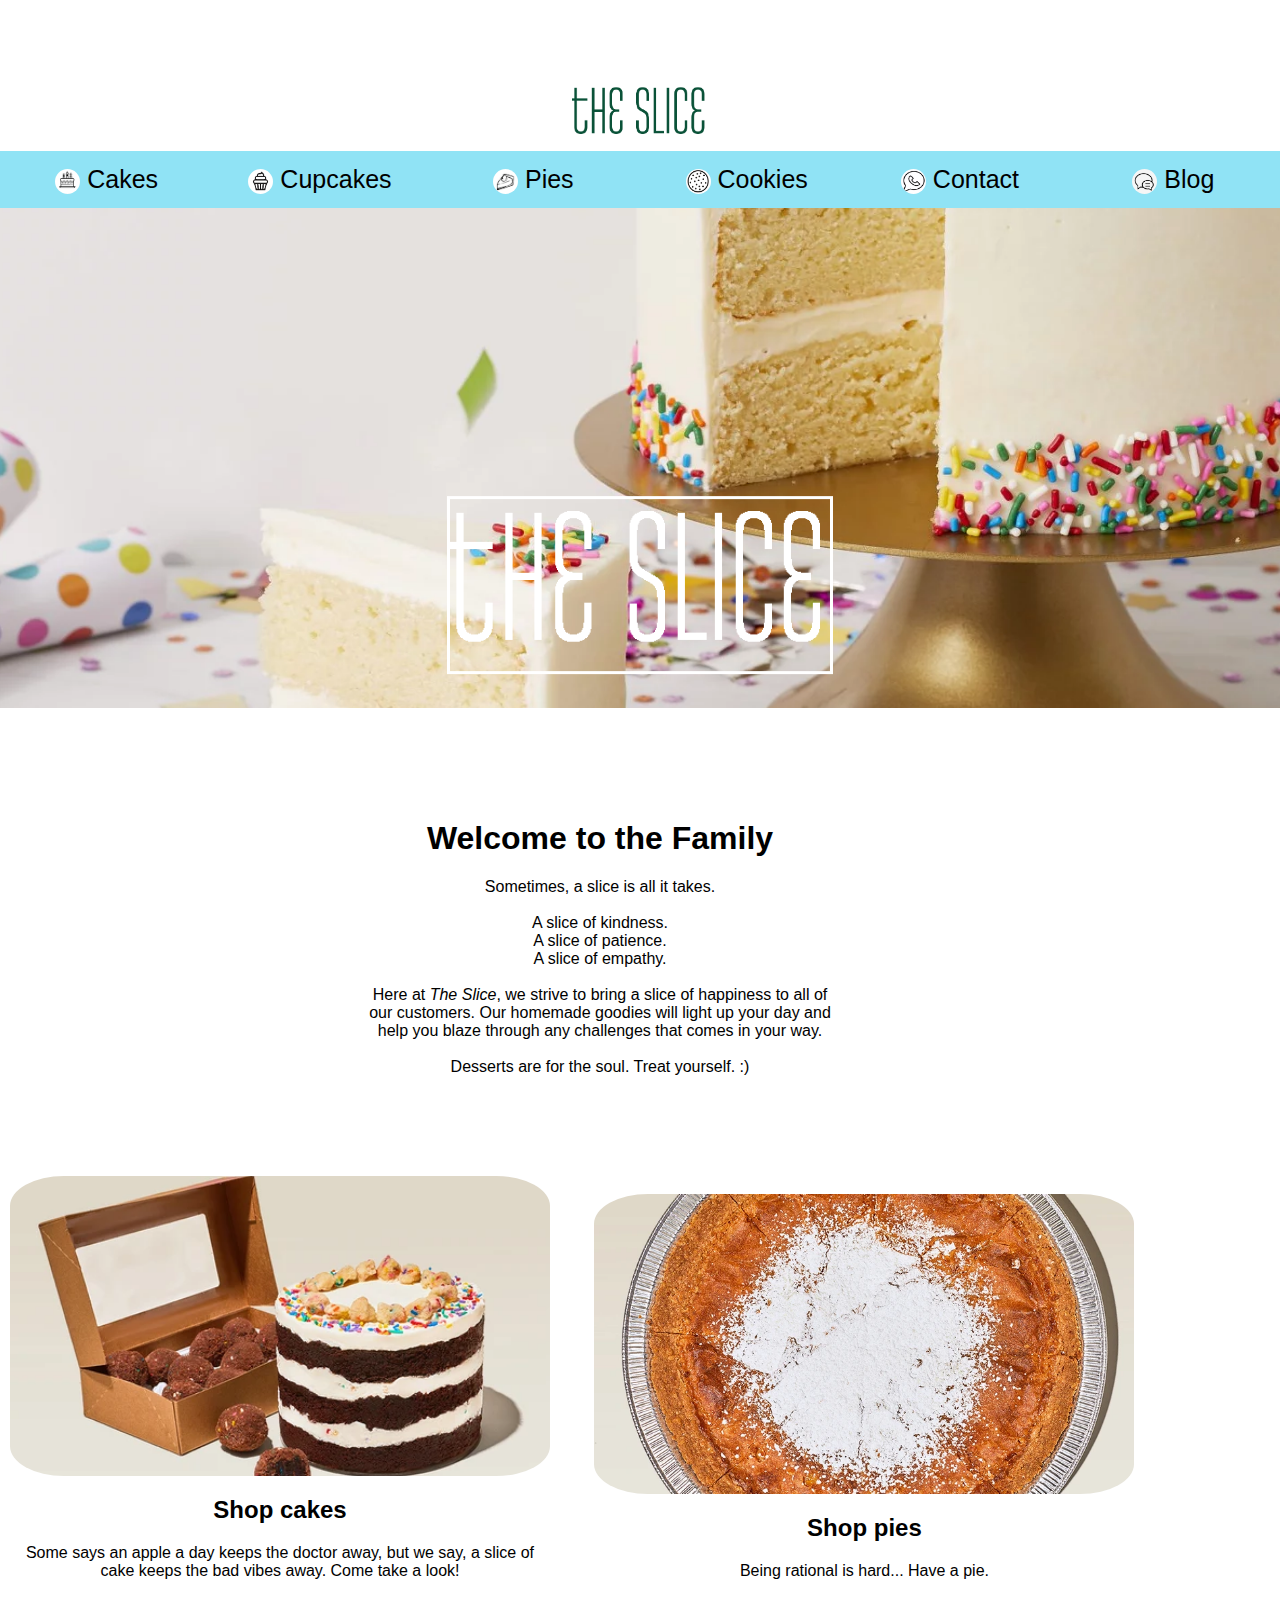
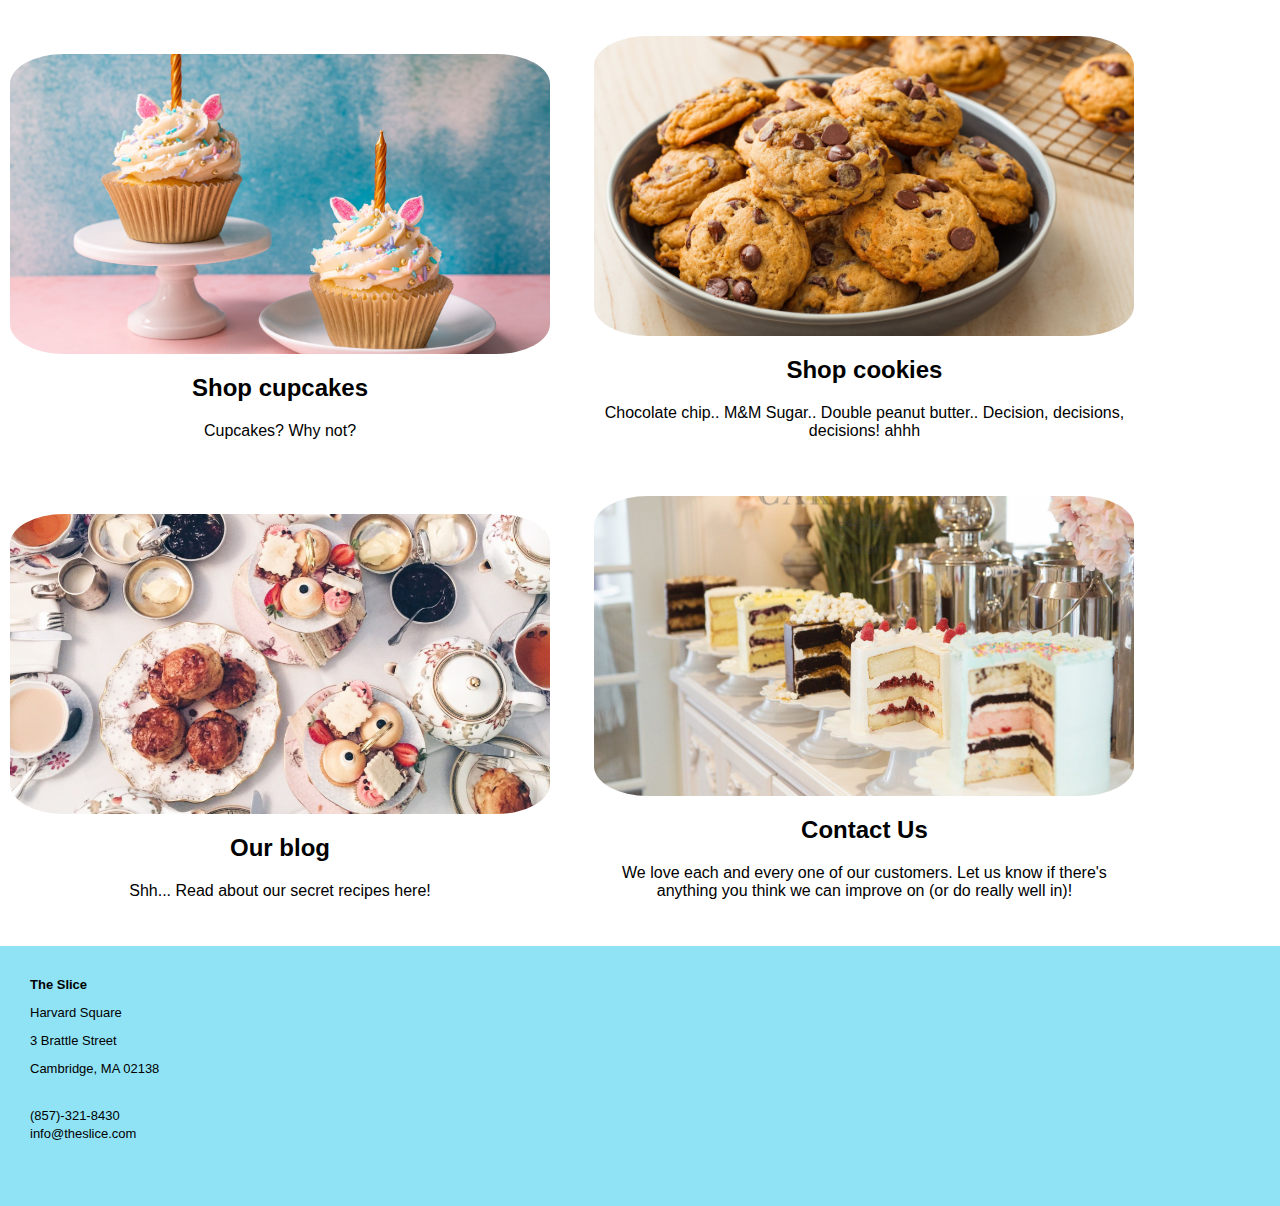
==== commit 65e65105: "Update index.html" ====
--- a/index.html
+++ b/index.html
@@ -111,7 +111,7 @@
 </head>
 
 
-<body style="padding:0px;">
+<body>
 	<div class="header">
 	   <a href="index.html"><img src="greenname.png" alt="Logo" class="main-logo"></a>
 	</div>
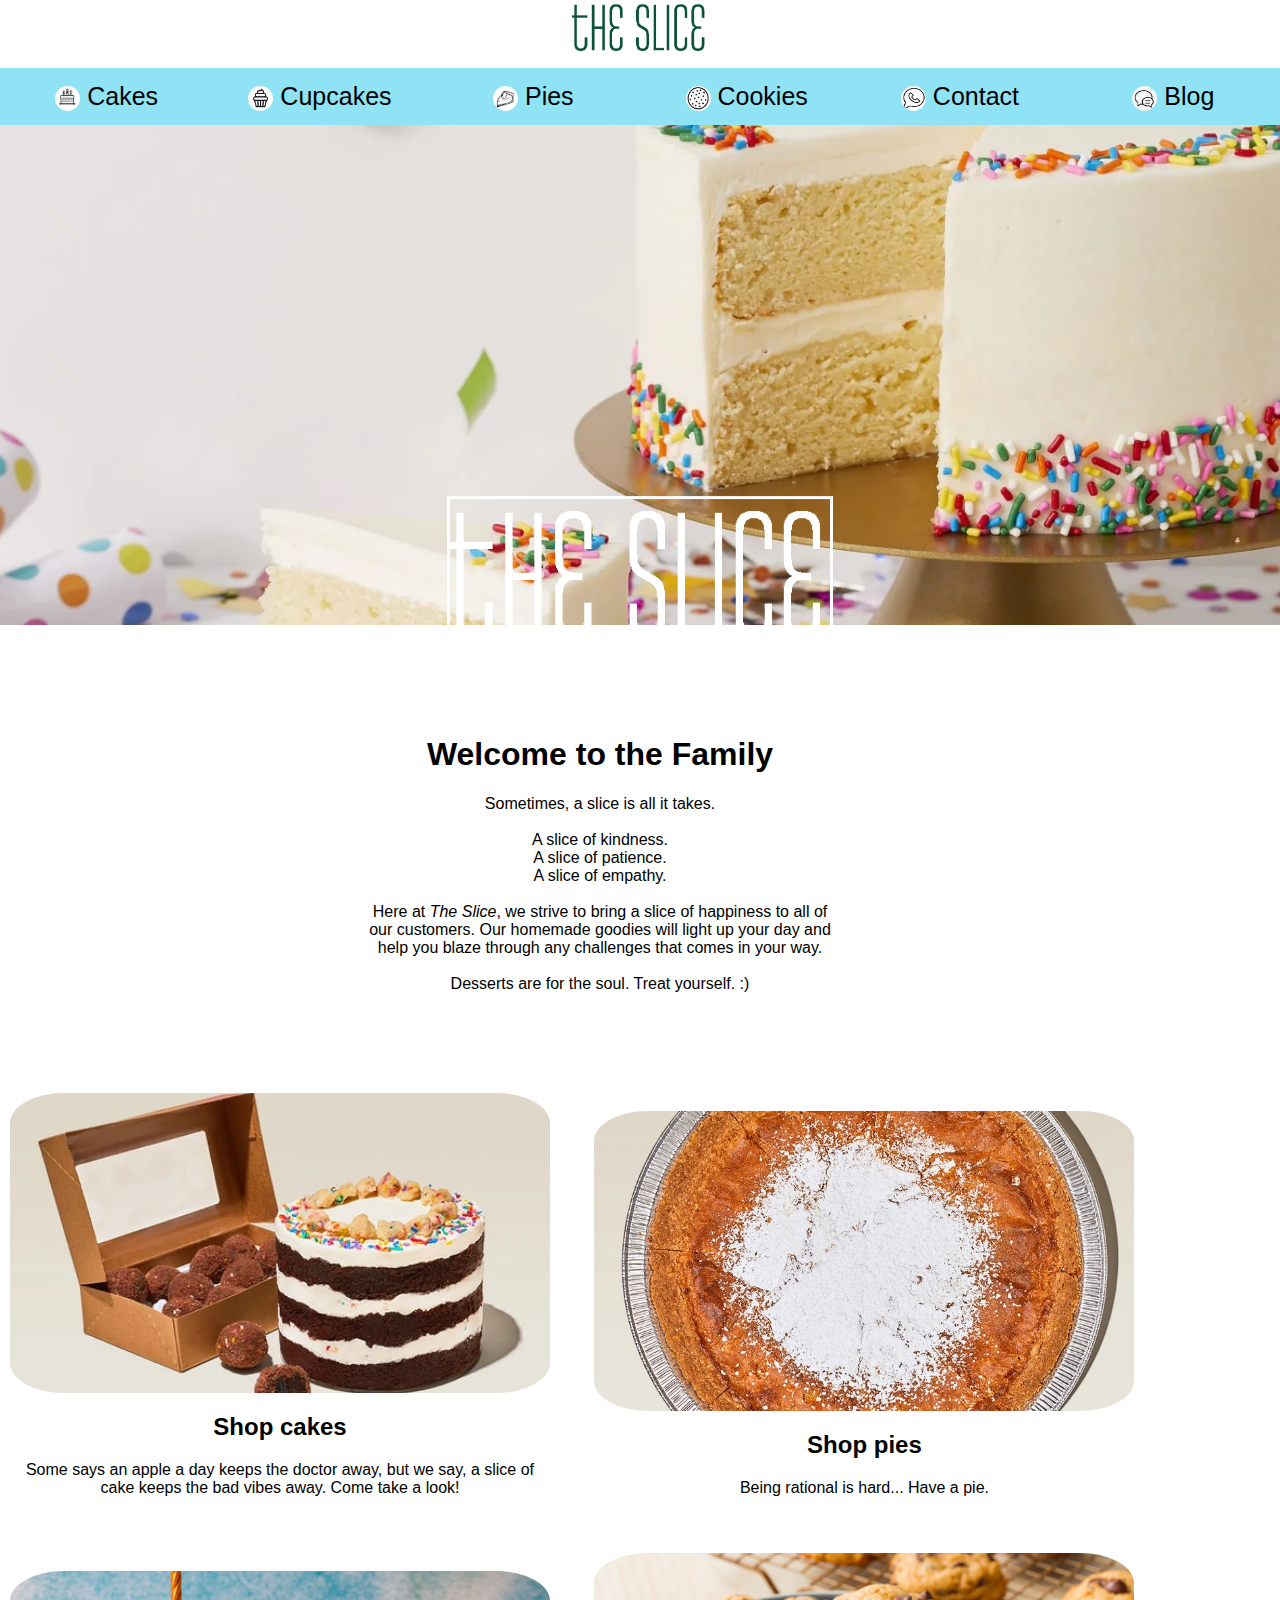
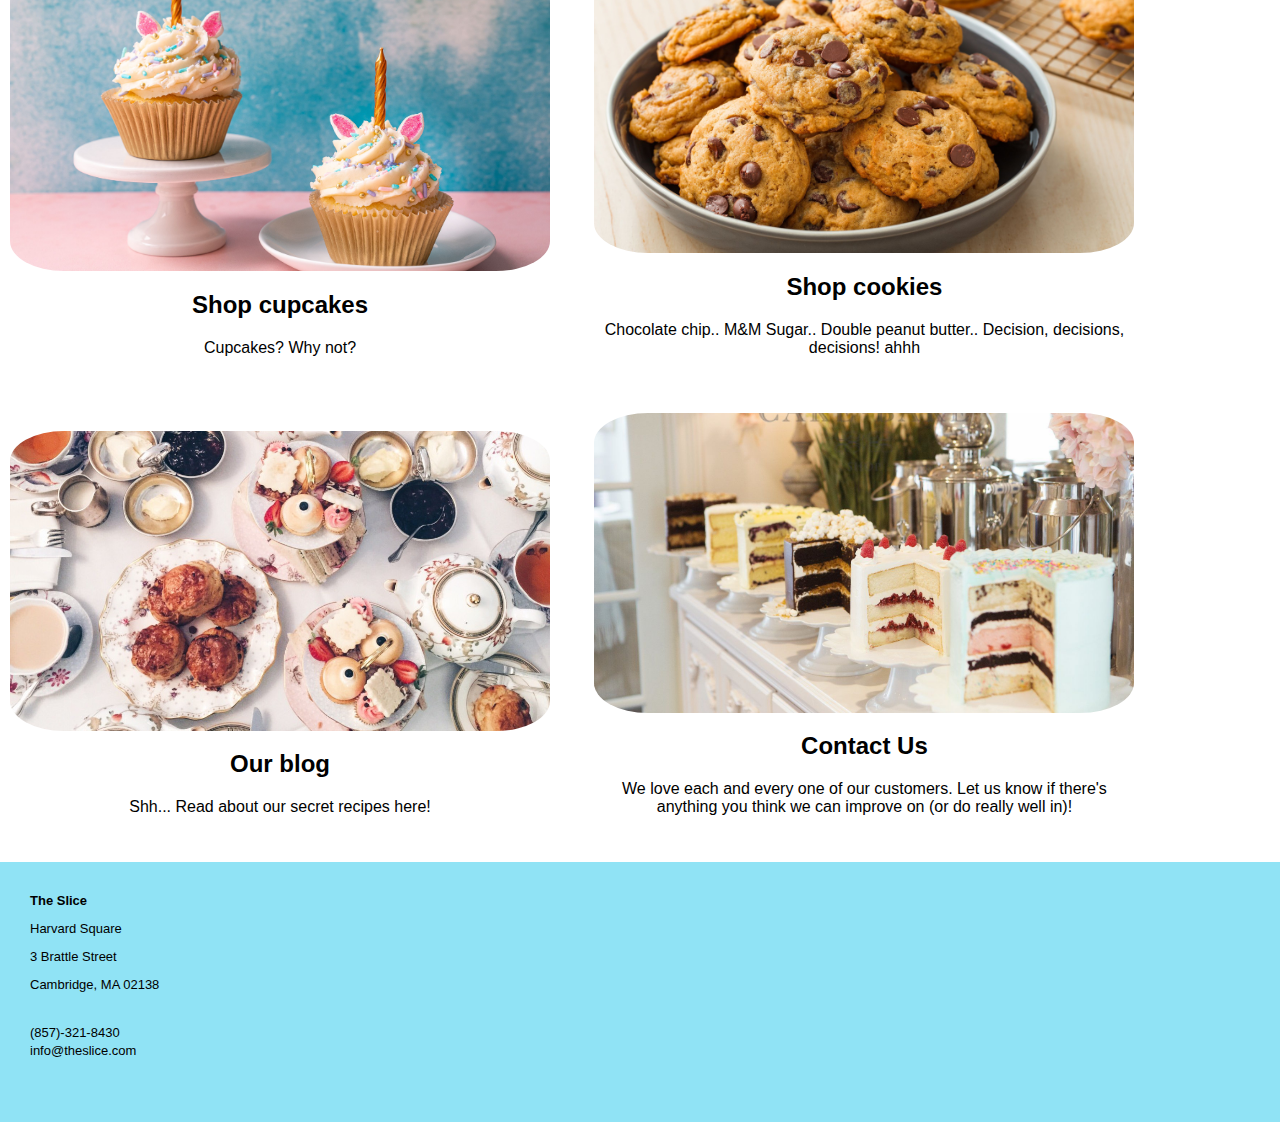
==== commit 4267bc08: "Update index.html" ====
--- a/index.html
+++ b/index.html
@@ -111,7 +111,7 @@
 </head>
 
 
-<body>
+<body style="padding:0px;">
 	<div class="header">
 	   <a href="index.html"><img src="greenname.png" alt="Logo" class="main-logo"></a>
 	</div>
